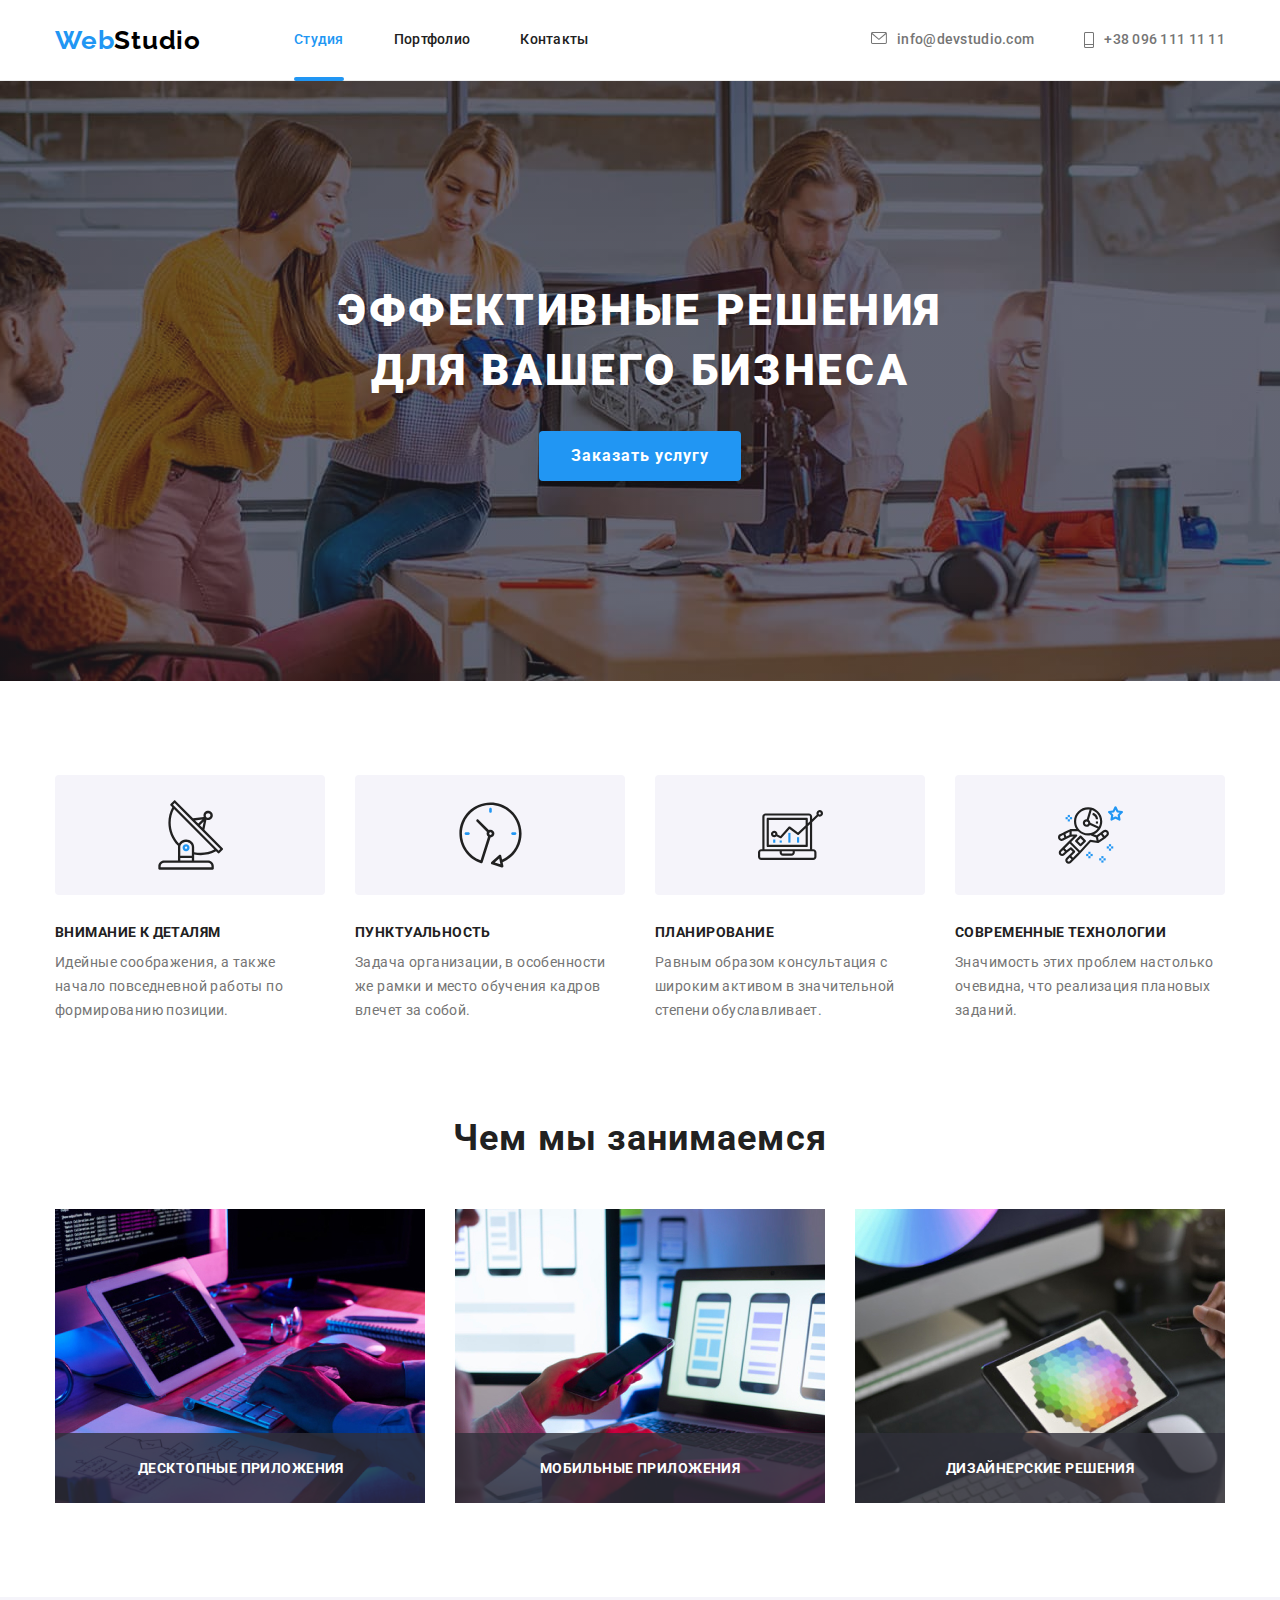
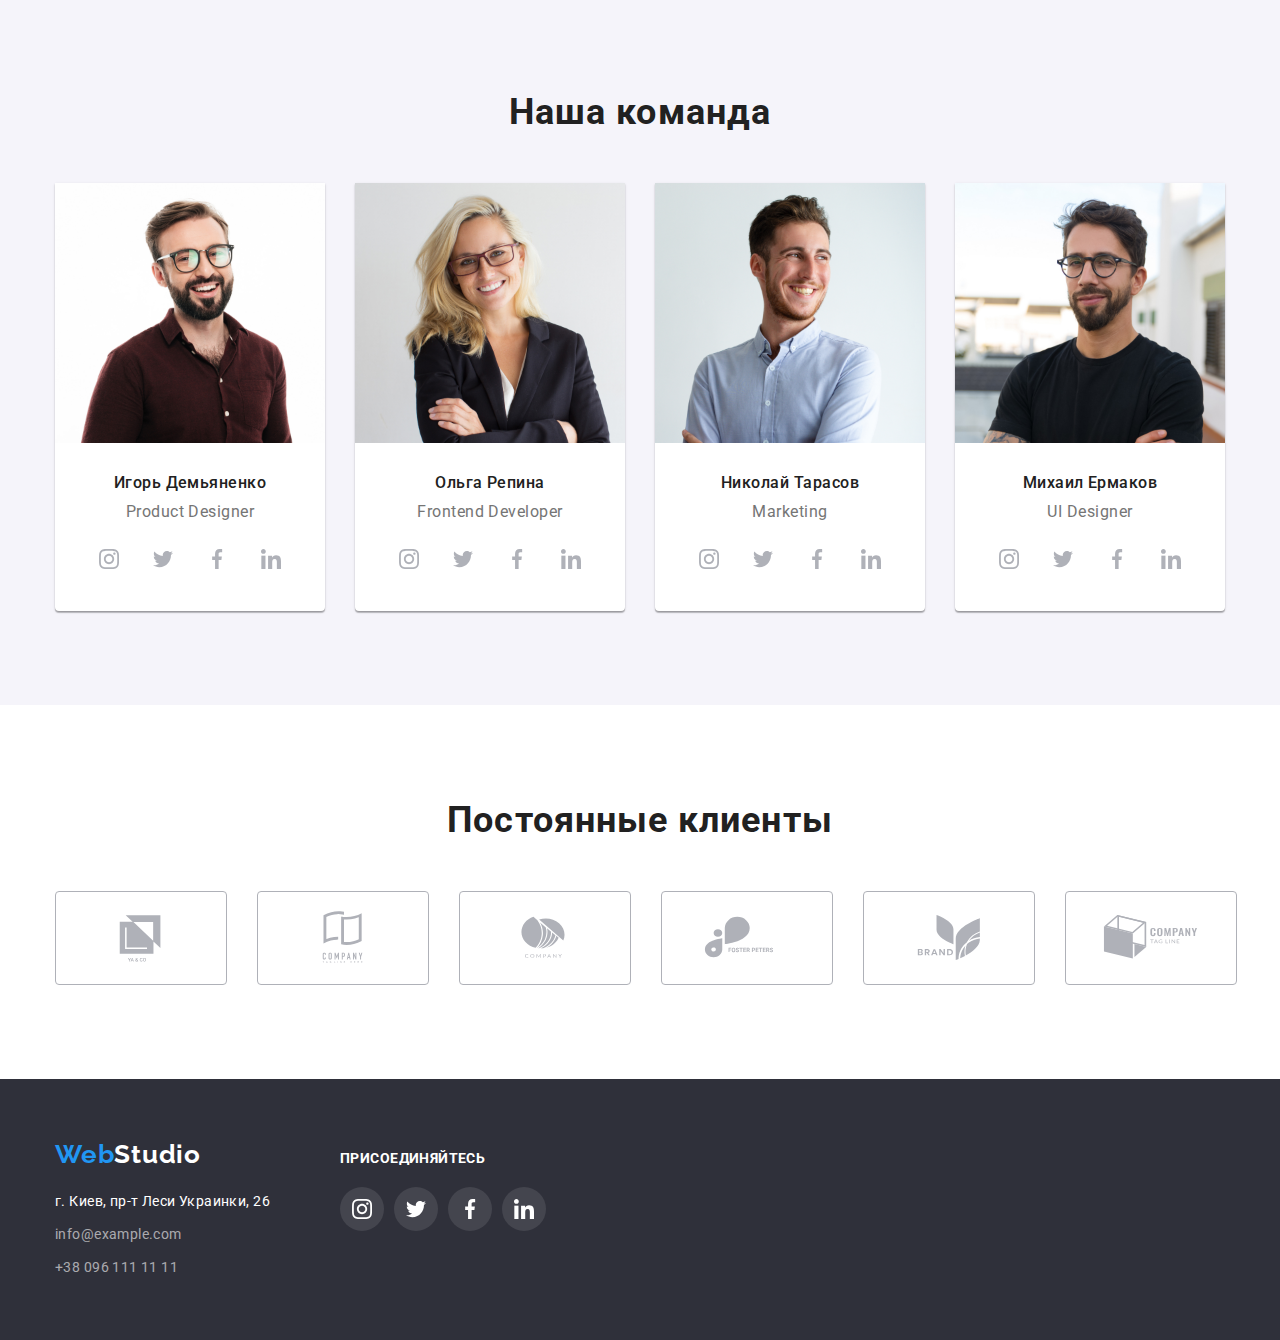
==== index.html @ 43784a32 "1" ====
<!DOCTYPE html>
<html lang="en">
  <head>
    <meta charset="UTF-8" />
    <meta http-equiv="X-UA-Compatible" content="IE=edge" />
    <meta name="viewport" content="width=device-width, initial-scale=1.0" />
    <title>homework</title>
    <link rel="preconnect" href="https://fonts.googleapis.com" />
    <link rel="preconnect" href="https://fonts.gstatic.com" crossorigin />
    <link
      href="https://fonts.googleapis.com/css2?family=Raleway:wght@700&family=Roboto:wght@400;500;700;900&display=swap"
      rel="stylesheet"
    />
    <link
      rel="stylesheet"
      href="https://cdnjs.cloudflare.com/ajax/libs/modern-normalize/1.1.0/modern-normalize.min.css"
    />
    <link rel="stylesheet" href="./css/styles.css" />
  </head>
  <body>
    <!-- Header -->
    <header class="header">
      <div class="container">
        <a href="./index.html" class="header-logo link"><span>Web</span>Studio</a>
        <nav class="header-nav">
          <ul class="header-list list">
            <li class="header-item">
              <a href="" class="header-link link current">Студия</a>
            </li>
            <li class="header-item">
              <a href="./portfolio.html" class="header-link link">Портфолио</a>
            </li>
            <li class="header-item">
              <a href="" class="header-link link">Контакты</a>
            </li>
          </ul>
        </nav>

        <ul class="header-cont list">
          <li class="header-contact">
            <a class="header-info link" href="mailto:info@devstudio.com"
              ><svg class="contact-icon" width="16" height="12">
                <use href="./images/icons/symbol-defs.svg#icon-mail"></use>
              </svg>
              info@devstudio.com</a
            >
          </li>
          <li class="header-contact">
            <a class="header-info link" href="tel:+380961111111">
              <svg class="contact-icon" width="10" height="16">
                <use href="./images/icons/symbol-defs.svg#icon-tel"></use>
              </svg>
              +38 096 111 11 11</a
            >
          </li>
        </ul>
      </div>
    </header>
    <main>
      <!-- Hero -->
      <section class="section-hero">
        <div class="container">
          <h1 class="hero-title">Эффективные решения для вашего бизнеса</h1>
          <button type="button" class="button" data-modal-open>Заказать услугу</button>
        </div>
      </section>
      <!-- About -->
      <section class="section-about section">
        <div class="container">
          <h2 class="visually-hidden">О нас</h2>
          <ul class="about-list list">
            <li class="about-item">
              <div class="about-bg-logo">
                <svg class="about-logo" width="65" height="70">
                  <use href="./images/icons/symbol-defs.svg#icon-sputnik"></use>
                </svg>
              </div>
              <h3 class="about-title">Внимание к деталям</h3>
              <p class="about-text">
                Идейные соображения, а также начало повседневной работы по формированию позиции.
              </p>
            </li>
            <li class="about-item">
              <div class="about-bg-logo">
                <svg class="about-logo" width="65" height="70">
                  <use href="./images/icons/symbol-defs.svg#icon-clock"></use>
                </svg>
              </div>
              <h3 class="about-title">Пунктуальность</h3>
              <p class="about-text">
                Задача организации, в особенности же рамки и место обучения кадров влечет за собой.
              </p>
            </li>
            <li class="about-item">
              <div class="about-bg-logo">
                <svg class="about-logo" width="65" height="70">
                  <use href="./images/icons/symbol-defs.svg#icon-diagram"></use>
                </svg>
              </div>
              <h3 class="about-title">Планирование</h3>
              <p class="about-text">
                Равным образом консультация с широким активом в значительной степени обуславливает.
              </p>
            </li>
            <li class="about-item">
              <div class="about-bg-logo">
                <svg class="about-logo" width="65" height="70">
                  <use href="./images/icons/symbol-defs.svg#icon-astronaut"></use>
                </svg>
              </div>
              <h3 class="about-title">Современные технологии</h3>
              <p class="about-text">
                Значимость этих проблем настолько очевидна, что реализация плановых заданий.
              </p>
            </li>
          </ul>
        </div>
      </section>
      <!-- Work -->
      <section class="section-photo section">
        <div class="container">
          <h2 class="photo-title">Чем мы занимаемся</h2>
          <ul class="photo-list list">
            <li class="photo-item">
              <div class="photo-cover-wrap">
                <img
                  class="photo"
                  src="./images/img1-1.jpg"
                  alt="разработка дизайна"
                  width="370"
                  height="294"
                />
                <p class="photo-cover-text">Десктопные приложения</p>
              </div>
            </li>
            <li class="photo-item">
              <div class="photo-cover-wrap">
                <img
                  class="photo"
                  src="./images/img1-2.jpg"
                  alt="разработка дизайна"
                  width="370"
                  height="294"
                />
                <p class="photo-cover-text">Мобильные приложения</p>
              </div>
            </li>
            <li class="photo-item">
              <div class="photo-cover-wrap">
                <img
                  class="photo"
                  src="./images/img1-3.jpg"
                  alt="разработка дизайна"
                  width="370"
                  height="294"
                />
                <p class="photo-cover-text">Дизайнерские решения</p>
              </div>
            </li>
          </ul>
        </div>
      </section>
      <!-- Team -->
      <section class="section-team section">
        <div class="container">
          <h2 class="title-team">Наша команда</h2>
          <ul class="team-list list">
            <li class="team-item">
              <img
                class="photo"
                src="./images/img2-1.jpg"
                alt="фотография члена команды"
                width="270"
                height="260"
              />
              <div class="team-text">
                <h3 class="team-name">Игорь Демьяненко</h3>
                <p class="team-profession">Product Designer</p>
                <ul class="team-sm-list list">
                  <li class="team-sm-item">
                    <a href="" class="team-sm-link link">
                      <svg class="team-sm-icon" width="20" height="20">
                        <use href="./images/icons/symbol-defs.svg#icon-instagram"></use>
                      </svg>
                    </a>
                  </li>
                  <li class="team-sm-item">
                    <a href="" class="team-sm-link link">
                      <svg class="team-sm-icon" width="20" height="20">
                        <use href="./images/icons/symbol-defs.svg#icon-twitter"></use>
                      </svg>
                    </a>
                  </li>
                  <li class="team-sm-item">
                    <a href="" class="team-sm-link link">
                      <svg class="team-sm-icon" width="20" height="20">
                        <use href="./images/icons/symbol-defs.svg#icon-facebook"></use>
                      </svg>
                    </a>
                  </li>
                  <li class="team-sm-item">
                    <a href="" class="team-sm-link link">
                      <svg class="team-sm-icon" width="20" height="20">
                        <use href="./images/icons/symbol-defs.svg#icon-linkedin"></use>
                      </svg>
                    </a>
                  </li>
                </ul>
              </div>
            </li>
            <li class="team-item">
              <img
                class="photo"
                src="./images/img2-2.jpg"
                alt="фотография члена команды"
                width="270"
                height="260"
              />
              <div class="team-text">
                <h3 class="team-name">Ольга Репина</h3>
                <p class="team-profession">Frontend Developer</p>
                <ul class="team-sm-list list">
                  <li class="team-sm-item">
                    <a href="" class="team-sm-link link">
                      <svg class="team-sm-icon" width="20" height="20">
                        <use href="./images/icons/symbol-defs.svg#icon-instagram"></use>
                      </svg>
                    </a>
                  </li>
                  <li class="team-sm-item">
                    <a href="" class="team-sm-link link">
                      <svg class="team-sm-icon" width="20" height="20">
                        <use href="./images/icons/symbol-defs.svg#icon-twitter"></use>
                      </svg>
                    </a>
                  </li>
                  <li class="team-sm-item">
                    <a href="" class="team-sm-link link">
                      <svg class="team-sm-icon" width="20" height="20">
                        <use href="./images/icons/symbol-defs.svg#icon-facebook"></use>
                      </svg>
                    </a>
                  </li>
                  <li class="team-sm-item">
                    <a href="" class="team-sm-link link">
                      <svg class="team-sm-icon" width="20" height="20">
                        <use href="./images/icons/symbol-defs.svg#icon-linkedin"></use>
                      </svg>
                    </a>
                  </li>
                </ul>
              </div>
            </li>
            <li class="team-item">
              <img
                class="photo"
                src="./images/img2-3.jpg"
                alt="фотография члена команды"
                width="270"
                height="260"
              />
              <div class="team-text">
                <h3 class="team-name">Николай Тарасов</h3>
                <p class="team-profession">Marketing</p>
                <ul class="team-sm-list list">
                  <li class="team-sm-item">
                    <a href="" class="team-sm-link link">
                      <svg class="team-sm-icon" width="20" height="20">
                        <use href="./images/icons/symbol-defs.svg#icon-instagram"></use>
                      </svg>
                    </a>
                  </li>
                  <li class="team-sm-item">
                    <a href="" class="team-sm-link link">
                      <svg class="team-sm-icon" width="20" height="20">
                        <use href="./images/icons/symbol-defs.svg#icon-twitter"></use>
                      </svg>
                    </a>
                  </li>
                  <li class="team-sm-item">
                    <a href="" class="team-sm-link link">
                      <svg class="team-sm-icon" width="20" height="20">
                        <use href="./images/icons/symbol-defs.svg#icon-facebook"></use>
                      </svg>
                    </a>
                  </li>
                  <li class="team-sm-item">
                    <a href="" class="team-sm-link link">
                      <svg class="team-sm-icon" width="20" height="20">
                        <use href="./images/icons/symbol-defs.svg#icon-linkedin"></use>
                      </svg>
                    </a>
                  </li>
                </ul>
              </div>
            </li>
            <li class="team-item">
              <img
                class="photo"
                src="./images/img2-4.jpg"
                alt="фотография члена команды"
                width="270"
                height="260"
              />
              <div class="team-text">
                <h3 class="team-name">Михаил Ермаков</h3>
                <p class="team-profession">UI Designer</p>
                <ul class="team-sm-list list">
                  <li class="team-sm-item">
                    <a href="" class="team-sm-link link">
                      <svg class="team-sm-icon" width="20" height="20">
                        <use href="./images/icons/symbol-defs.svg#icon-instagram"></use>
                      </svg>
                    </a>
                  </li>
                  <li class="team-sm-item">
                    <a href="" class="team-sm-link link">
                      <svg class="team-sm-icon" width="20" height="20">
                        <use href="./images/icons/symbol-defs.svg#icon-twitter"></use>
                      </svg>
                    </a>
                  </li>
                  <li class="team-sm-item">
                    <a href="" class="team-sm-link link">
                      <svg class="team-sm-icon" width="20" height="20">
                        <use href="./images/icons/symbol-defs.svg#icon-facebook"></use>
                      </svg>
                    </a>
                  </li>
                  <li class="team-sm-item">
                    <a href="" class="team-sm-link link">
                      <svg class="team-sm-icon" width="20" height="20">
                        <use href="./images/icons/symbol-defs.svg#icon-linkedin"></use>
                      </svg>
                    </a>
                  </li>
                </ul>
              </div>
            </li>
          </ul>
        </div>
      </section>
      <!-- clients -->
      <section class="clients section">
        <div class="container">
          <h2 class="title-team">Постоянные клиенты</h2>
          <div class="clients-cont">
            <ul class="list client-list">
              <li class="client-item">
                <a href="#" class="clients-link link">
                  <svg class="clients-logo" width="106" height="60">
                    <use href="./images/icons/symbol-defs.svg#icon-yaco"></use></svg
                ></a>
              </li>
              <li class="client-item">
                <a href="#" class="clients-link link">
                  <svg class="clients-logo" width="106" height="60">
                    <use href="./images/icons/symbol-defs.svg#icon-tagline-comp"></use></svg
                ></a>
              </li>
              <li class="client-item">
                <a href="#" class="clients-link link">
                  <svg class="clients-logo" width="106" height="60">
                    <use href="./images/icons/symbol-defs.svg#icon-company"></use></svg
                ></a>
              </li>
              <li class="client-item">
                <a href="#" class="clients-link link">
                  <svg class="clients-logo" width="106" height="60">
                    <use href="./images/icons/symbol-defs.svg#icon-foster-peters"></use></svg
                ></a>
              </li>
              <li class="client-item">
                <a href="#" class="clients-link link">
                  <svg class="clients-logo" width="106" height="60">
                    <use href="./images/icons/symbol-defs.svg#icon-brand"></use></svg
                ></a>
              </li>
              <li class="client-item">
                <a href="#" class="clients-link link">
                  <svg class="clients-logo" width="106" height="60">
                    <use href="./images/icons/symbol-defs.svg#icon-last-company"></use></svg
                ></a>
              </li>
            </ul>
          </div>
        </div>
      </section>
    </main>
    <!-- footer -->
    <footer class="footer">
      <div class="container footer-cont">
        <div class="address">
          <a href="./index.html" class="footer-logo link"><span>Web</span>Studio</a>
          <address class="footer-address">
            <p class="footer-text">г. Киев, пр-т Леси Украинки, 26</p>
            <ul class="footer-list list">
              <li class="footer-contact">
                <a class="footer-info link" href="mailto:info@example.com">info@example.com</a>
              </li>
              <li class="footer-contact">
                <a class="footer-info link" href="tel:+380961111111">+38 096 111 11 11</a>
              </li>
            </ul>
          </address>
        </div>
        <div class="footer-sm">
          <p class="footer-sm-text">присоединяйтесь</p>
          <ul class="footer-sm-list list">
            <li class="footer-sm-item">
              <a href="" class="footer-sm-link link">
                <svg class="footer-sm-icon" width="20" height="20">
                  <use href="./images/icons/symbol-defs.svg#icon-instagram"></use>
                </svg>
              </a>
            </li>
            <li class="footer-sm-item">
              <a href="" class="footer-sm-link link">
                <svg class="footer-sm-icon" width="20" height="20">
                  <use href="./images/icons/symbol-defs.svg#icon-twitter"></use>
                </svg>
              </a>
            </li>
            <li class="footer-sm-item">
              <a href="" class="footer-sm-link link">
                <svg class="footer-sm-icon" width="20" height="20">
                  <use href="./images/icons/symbol-defs.svg#icon-facebook"></use>
                </svg>
              </a>
            </li>
            <li class="footer-sm-item">
              <a href="" class="footer-sm-link link">
                <svg class="footer-sm-icon" width="20" height="20">
                  <use href="./images/icons/symbol-defs.svg#icon-linkedin"></use>
                </svg>
              </a>
            </li>
          </ul>
        </div>
      </div>
    </footer>
    <div class="backdrop is-hidden" data-modal>
      <div class="modal">
        <button type="button" class="modal-close" data-modal-close>
          <svg class="modal-close-svg" width="18" height="18">
            <use href="./images/icons/symbol-defs.svg#icon-close"></use>
          </svg>
        </button>
        <p class="modal-title">Оставьте свои данные, мы вам перезвоним</p>
        <form class="modal-form">
          <div class="form-field">
            <label class="input-text" for="user-name">Имя</label>
            <div class="input-wrap">
              <input type="text" class="modal-input" name="user-name" required id="user-name" />
              <svg class="input-icon" width="18" height="18">
                <use href="./images/icons/symbol-defs.svg#icon-person-modal"></use>
              </svg>
            </div>
          </div>
          <div class="form-field">
            <label class="input-text" for="user-tel">Телефон</label>
            <div class="input-wrap">
              <input type="tel" class="modal-input" name="user-tel" required id="user-tel" />
              <svg class="input-icon" width="18" height="18">
                <use href="./images/icons/symbol-defs.svg#icon-phone-modal"></use>
              </svg>
            </div>
          </div>
          <div class="form-field">
            <label class="input-text" for="user-email">Почта</label>
            <div class="input-wrap">
              <input type="email" class="modal-input" name="user-email" required id="user-email" />
              <svg class="input-icon" width="18" height="18">
                <use href="./images/icons/symbol-defs.svg#icon-email-modal"></use>
              </svg>
            </div>
          </div>
          <div class="form-field">
            <label class="input-text" for="user-text">Комментарий</label>
            <textarea
              class="modal-text"
              name="user-text"
              id="user-text"
              placeholder="Введите текст"
            ></textarea>
          </div>
          <div class="form-field">
            <input
              type="checkbox"
              class="modal-check visually-hidden"
              id="modal-check"
              name="privacy-check"
            />
            <label for="modal-check" class="modal-check-text"
              ><span
                ><svg class="check-icon" width="14" height="13">
                  <use href="./images/icons/symbol-defs.svg#icon-check-modal"></use></svg
              ></span>
              Соглашаюсь с рассылкой и принимаю
              <a href="#" class="privacy-link">Условия договора</a></label
            >
          </div>
          <button type="submit" class="button modal-button">Отправить</button>
        </form>
      </div>
    </div>
    <script src="./js/modal.js"></script>
  </body>
</html>
---- css/styles.css ----
:root {
  --text-color: #757575;
  --accent-color-text: #2196f3;
  --background-footer: #2f303a;
  --background-header: #ffffff;
  --margin: 60px;
}
*,
*::before,
*::after {
  box-sizing: border-box;
}
body {
  font-family: Roboto, sans-serif;
  color: #212121;
}
.link {
  text-decoration: none;
}
.list {
  list-style: none;
  padding-left: 0px;
}
h1,
h2,
h3,
h4,
h5,
h6,
p,
ul {
  margin-top: 0;
  margin-bottom: 0;
}

.container {
  padding-left: 15px;
  padding-right: 15px;
  width: 1200px;
  margin-left: auto;
  margin-right: auto;
}

.section {
  padding-top: 94px;
  padding-bottom: 94px;
}

.photo {
  display: block;
  max-width: 100%;
  height: auto;
}
/* header */
.header {
  background: var(--background-header);
  border-bottom: 1px solid #ececec;
}
.header-logo {
  font-family: 'Raleway', sans-serif;
  font-weight: 700;
  font-size: 26px;
  line-height: 1.19;
  letter-spacing: 0.03em;
  color: #000000;
  margin-right: 93px;
}
.header-logo > span {
  color: #2196f3;
}

.header-link {
  font-weight: 500;
  font-size: 14px;
  line-height: 1.14;
  letter-spacing: 0.02em;
  color: inherit;
  padding-top: 32px;
  padding-bottom: 32px;
  display: block;
  transition-property: color;
  transition-duration: 250ms;
  transition-timing-function: cubic-bezier(0.4, 0, 0.2, 1);
}
.header-link:hover,
.header-link:focus {
  color: var(--accent-color-text);
}
.current {
  color: var(--accent-color-text);
}
.current::after {
  display: flex;
  position: absolute;
  bottom: -1.2%;
  content: '';
  height: 4px;
  width: 100%;
  background-color: var(--accent-color-text);
  border-radius: 2px;
}

.header-info {
  font-weight: 500;
  font-size: 14px;
  line-height: 1.14;
  letter-spacing: 0.02em;
  color: #757575;
  padding-top: 32px;
  padding-bottom: 32px;
  display: flex;
  transition-property: color;
  transition-duration: 250ms;
  transition-timing-function: cubic-bezier(0.4, 0, 0.2, 1);
}
.header-info:hover,
.header-info:focus {
  color: var(--accent-color-text);
}

.header > .container {
  display: flex;
  align-items: center;
}

.header-list {
  display: flex;
}

.header-item {
  margin-left: 50px;
  position: relative;
}
.header-item:first-child {
  margin-left: 0px;
}

.header-cont {
  display: flex;
  margin-left: auto;
  padding-left: 0px;
  align-items: center;
}

.header-contact:first-child {
  margin-right: 50px;
}

.contact-icon {
  margin-right: 10px;
  fill: currentColor;
}
.contact-icon:hover {
  fill: var(--accent-color-text);
}

/* footer*/
.footer {
  background-color: var(--background-footer);
  padding-top: 60px;
  padding-bottom: 60px;
}

.footer-logo {
  font-family: 'Raleway', sans-serif;
  font-weight: 700;
  font-size: 26px;
  line-height: 1.19;
  letter-spacing: 0.03em;
  color: #ffffff;
  margin-bottom: 20px;
  display: block;
}
.footer-logo > span {
  color: #2196f3;
}

.footer-address {
  font-style: normal;
}
.footer-text {
  font-size: 14px;
  line-height: 1.71;
  letter-spacing: 0.03em;
  color: #ffffff;
  margin-bottom: 9px;
}

.footer-info {
  font-size: 14px;
  line-height: 1.71;
  letter-spacing: 0.03em;
  color: rgba(255, 255, 255, 0.6);
  transition-property: color;
  transition-duration: 250ms;
  transition-timing-function: cubic-bezier(0.4, 0, 0.2, 1);
}
.footer-info:hover,
.footer-info:focus {
  color: var(--accent-color-text);
}
.footer-contact:first-child {
  margin-bottom: 9px;
}
.footer-sm {
  margin-left: 70px;
}
.footer-cont {
  display: flex;
  align-items: baseline;
}
.footer-sm-text {
  font-weight: 700;
  font-size: 14px;
  line-height: 1.14;
  letter-spacing: 0.03em;
  text-transform: uppercase;
  color: #ffffff;
  margin-bottom: 20px;
}
.footer-sm-link {
  width: 44px;
  height: 44px;
  background-color: rgba(255, 255, 255, 0.1);
  border-radius: 50%;
  display: flex;
  justify-content: center;
  align-items: center;
  color: #ffffff;
  transition-property: background-color;
  transition-duration: 250ms;
  transition-timing-function: cubic-bezier(0.4, 0, 0.2, 1);
}
.footer-sm-list {
  display: flex;
  justify-content: center;
}
.footer-sm-item + .footer-sm-item {
  margin-left: 10px;
}

.footer-sm-icon {
  fill: currentColor;
}

.footer-sm-link:hover,
.footer-sm-link:focus {
  background-color: var(--accent-color-text);
  color: #ffffff;
}
/* section-hero */
.section-hero {
  text-align: center;
  background-color: #2f303a;
  padding-top: 200px;
  padding-bottom: 200px;
  background-image: linear-gradient(rgba(47, 48, 58, 0.4), rgba(47, 48, 58, 0.4)),
    url(../images/fon.jpg);
  background-repeat: no-repeat;
  background-position: center;
  background-size: cover;
  max-width: 1600px;
  margin-left: auto;
  margin-right: auto;
}
.hero-title {
  font-weight: 900;
  font-size: 44px;
  line-height: 1.36;
  text-align: center;
  letter-spacing: 0.06em;
  text-transform: uppercase;
  color: #ffffff;
  max-width: 696px;
  margin-left: auto;
  margin-right: auto;
}
.button {
  font-family: inherit;
  font-weight: 700;
  font-size: 16px;
  line-height: 1.88;
  letter-spacing: 0.06em;
  color: #ffffff;
  background: #2196f3;
  box-shadow: 0px 4px 4px rgba(0, 0, 0, 0.15);
  border-radius: 4px;
  cursor: pointer;
  border: none;
  padding: 10px 32px;
  display: inline-block;
  margin-top: 30px;
  transition-property: background-color;
  transition-duration: 250ms;
  transition-timing-function: cubic-bezier(0.4, 0, 0.2, 1);
}
.button:hover,
.button:focus {
  background: #188ce8;
}

/* about*/
.visually-hidden {
  position: absolute;
  white-space: nowrap;
  width: 1px;
  height: 1px;
  overflow: hidden;
  border: 0;
  padding: 0;
  clip: rect(0 0 0 0);
  clip-path: inset(50%);
  margin: -1px;
}
.about-title {
  font-weight: 700;
  font-size: 14px;
  line-height: 1.14;
  letter-spacing: 0.03em;
  text-transform: uppercase;
  margin-bottom: 10px;
}
.about-text {
  font-size: 14px;
  line-height: 1.71;
  letter-spacing: 0.03em;
  color: var(--text-color);
}
.about-list {
  display: flex;
  justify-content: center;
}
.about-item:nth-child(n + 2) {
  margin-left: 30px;
}
.about-item {
  width: 270px;
}
.about-bg-logo {
  display: flex;
  justify-content: center;
  align-items: center;
  margin-bottom: 30px;
  width: 270px;
  height: 120px;
  background-color: rgba(245, 244, 250, 1);
  border-radius: 4px;
}
.about-logo {
  align-items: center;
}

/* section-photo */
.photo-title {
  font-weight: 700;
  font-size: 36px;
  line-height: 1.17;
  letter-spacing: 0.03em;
  text-align: center;
  margin-bottom: 50px;
}
.photo-list {
  display: flex;
  justify-content: center;
}
.photo-item:nth-child(n + 2) {
  margin-left: 30px;
}

.section-about {
  padding-bottom: 0px;
}

.photo-cover-wrap {
  position: relative;
}

.photo-cover-text {
  display: inline;
  position: absolute;
  bottom: 0;
  width: 100%;
  background-color: rgba(47, 48, 58, 0.8);
  color: #ffffff;
  font-weight: 700;
  font-size: 14px;
  line-height: 16px;
  text-transform: uppercase;
  padding: 27px 83px;
  text-align: center;
  letter-spacing: 0.03em;
  white-space: nowrap;
}
/* section-team */
.section-team {
  background: #f5f4fa;
}
.title-team {
  font-weight: 700;
  font-size: 36px;
  line-height: 1.17;
  letter-spacing: 0.03em;
  text-align: center;
  margin-bottom: 50px;
}
.team-name {
  font-weight: 500;
  font-size: 16px;
  line-height: 1.19;
  text-align: center;
  letter-spacing: 0.03em;
  margin-bottom: 10px;
}
.team-profession {
  font-size: 16px;
  line-height: 1.19;
  text-align: center;
  letter-spacing: 0.03em;
  color: var(--text-color);
}
.team-text {
  padding-top: 30px;
  padding-bottom: 30px;
}
.team-list {
  display: flex;
  justify-content: center;
}
.team-item:nth-child(n + 2) {
  margin-left: 30px;
}

.team-item {
  background: #ffffff;
  box-shadow: 0px 1px 3px rgba(0, 0, 0, 0.12), 0px 1px 1px rgba(0, 0, 0, 0.14),
    0px 2px 1px rgba(0, 0, 0, 0.2);
  border-radius: 0px 0px 4px 4px;
}
.team-sm-link {
  width: 44px;
  height: 44px;
  background-color: #ffffff;
  border-radius: 50%;
  display: flex;
  justify-content: center;
  align-items: center;
  color: #afb1b8;
  transition-property: background, color;
  transition-duration: 250ms;
  transition-timing-function: cubic-bezier(0.4, 0, 0.2, 1);
}
.team-sm-list {
  display: flex;
  justify-content: center;
  margin-top: 16px;
}
.team-sm-item + .team-sm-item {
  margin-left: 10px;
}

.team-sm-icon {
  fill: currentColor;
}

.team-sm-link:hover,
.team-sm-link:focus {
  background-color: var(--accent-color-text);
  color: #ffffff;
}

/* portfolio */

.filter-list {
  display: flex;
  justify-content: center;
  margin-bottom: 50px;
}
.filter-item:nth-child(n + 2) {
  margin-left: 8px;
}

.btn {
  font-family: inherit;
  font-weight: 500;
  font-size: 16px;
  line-height: 1.63;
  text-align: center;
  letter-spacing: 0.03em;
  background: #f5f4fa;
  border-radius: 4px;
  cursor: pointer;
  padding: 6px 22px;
  border: none;
  display: inline-block;
  transition-property: background, color, box-shadow;
  transition-duration: 250ms;
  transition-timing-function: cubic-bezier(0.4, 0, 0.2, 1);
}
.btn:hover,
.btn:focus {
  color: #ffffff;
  background: #2196f3;
  box-shadow: 0px 3px 1px rgba(0, 0, 0, 0.1), 0px 1px 2px rgba(0, 0, 0, 0.08),
    0px 2px 2px rgba(0, 0, 0, 0.12);
  border-radius: 4px;
}

.work-title {
  font-weight: 700;
  font-size: 18px;
  line-height: 2;
  letter-spacing: 0.06em;
  margin-bottom: 4px;
  color: #212121;
}

.work-text {
  font-size: 16px;
  line-height: 1.88;
  letter-spacing: 0.03em;
  color: var(--text-color);
}

.work-list {
  display: flex;
  flex-wrap: wrap;
}

.work-item {
  margin-top: 30px;
  margin-left: 30px;
  flex-basis: calc((100% - var(--margin)) / 3);
}
.work-item:nth-last-child(-n + 3) {
  margin-bottom: 0px;
}
.work-item:nth-child(-n + 3) {
  margin-top: 0px;
}
.work-item:nth-child(3n + 1) {
  margin-left: 0px;
}
.work-name {
  padding: 20px 24px;
  background: #ffffff;
  border-bottom: 1px solid #eeeeee;
  border-left: 1px solid #eeeeee;
  border-right: 1px solid #eeeeee;
}

.link-hover {
  display: block;
  transition-property: box-shadow;
  transition-duration: 250ms;
  transition-timing-function: cubic-bezier(0.4, 0, 0.2, 1);
}
.link-hover:hover,
.link-hover:focus {
  box-shadow: 1px 4px 8px 1px #00000029;
  box-shadow: 0px 4px 6px 1px #0000000f;
  box-shadow: 0px 1px 2px 1px #0000001f;
}
.work-cover-wrap {
  position: relative;
  overflow: hidden;
}
.work-cover-text {
  position: absolute;
  color: #ffffff;
  background-color: rgba(33, 150, 243, 0.9);
  font-weight: 400;
  font-size: 18px;
  line-height: 28px;
  height: 100%;
  padding: 63px 24px;
  top: 0;
  left: 0;
  letter-spacing: 0.03em;
  transform: translateY(100%);
  transition-property: transform;
  transition-duration: 250ms;
  transition-timing-function: cubic-bezier(0.4, 0, 0.2, 1);
}

.work-item:hover .work-cover-text {
  transform: translateY(0);
}

/* clinets */

.clients-bg-logo:hover,
.clients-bg-logo:focus {
  border: 1px solid var(--accent-color-text);
  color: var(--accent-color-text);
}
.clients-logo {
  fill: currentColor;
}
.clients-cont {
  display: flex;
}

.client-list {
  display: flex;
}
.client-item + .client-item {
  margin-left: 30px;
}
.clients-link:hover,
.clients-link:focus {
  border: 1px solid var(--accent-color-text);
  color: var(--accent-color-text);
}
.clients-link {
  padding: 16px 32px;
  color: #afb1b8;
  border: 1px solid #afb1b8;
  box-sizing: border-box;
  border-radius: 4px;
  display: flex;
  transition-property: color, border;
  transition-duration: 250ms;
  transition-timing-function: cubic-bezier(0.4, 0, 0.2, 1);
}
/* modal */

.backdrop {
  position: fixed;
  top: 0;
  width: 100%;
  height: 100%;
  background-color: rgba(0, 0, 0, 0.2);
  transition: opacity 250ms, visibility 250ms;
}

.backdrop.is-hidden .modal {
  transform: rotate(0) scale(0.1);
}

.modal {
  position: absolute;
  top: 50%;
  left: 50%;
  transform: rotate(-360deg) translate(-50%, -50%) scale(1);
  width: 528px;
  height: 581px;
  box-shadow: 0px 1px 3px rgba(0, 0, 0, 0.12), 0px 1px 1px rgba(0, 0, 0, 0.14),
    0px 2px 1px rgba(0, 0, 0, 0.2);
  background: #ffffff;
  border-radius: 4px;
  transition: transform 500ms;
  padding: 40px;
}
.modal-close {
  position: absolute;
  top: 8px;
  right: 8px;
  width: 30px;
  height: 30px;
  background: transparent;
  border: 1px solid rgba(0, 0, 0, 0.1);
  border-radius: 50%;
  transition-property: border;
  transition-duration: 250ms;
  transition-timing-function: cubic-bezier(0.4, 0, 0.2, 1);
}
.modal-close:hover,
.modal-close:focus {
  border: 1px solid var(--accent-color-text);
  color: var(--accent-color-text);
}

.is-hidden {
  opacity: 0;
  pointer-events: none;
  visibility: hidden;
}
.modal-close-svg {
  position: absolute;
  right: 17%;
  top: 17%;
  fill: currentColor;
  transition-property: color;
  transition-duration: 250ms;
  transition-timing-function: cubic-bezier(0.4, 0, 0.2, 1);
}
.modal-title {
  font-size: 20px;
  font-weight: 700;
  text-align: center;
  color: rgba(33, 33, 33, 1);
  margin-bottom: 12px;
}
.modal-input {
  width: 100%;
  height: 40px;
  border-radius: 4px;
  border: 1px solid rgba(33, 33, 33, 0.2);
  padding-left: 42px;
  outline: none;
}
.modal-input:focus {
border-color: var(--accent-color-text);
}
.modal-input:focus + .input-icon {
  fill: var(--accent-color-text);
}

.input-text {
  display: block;
  font-size: 12px;
  color: rgba(117, 117, 117, 1);
  margin-bottom: 4px;
}
.form-field {
  margin-bottom: 10px;
}
.modal-text {
  width: 100%;
  height: 120px;
  border-radius: 4px;
  border: 1px solid rgba(33, 33, 33, 0.2);
  padding: 12px 16px;
  resize: none;
   outline: none;
}
.modal-text::placeholder {
  color: rgba(117, 117, 117, 0.5);
  font-size: 14px;
  Letter spacing: 1%
}
.modal-text:focus {
  border-color: var(--accent-color-text);
}
.input-wrap {
  position: relative;
}
.input-icon {
  position: absolute;
  left: 12px;
  top: 50%;
  transform: translateY(-50%);
}
.modal-check-text {
  font-size: 14px;
  font-weight: 400;
  color: #757575;
  display: flex;
  justify-content: center;
}

.modal-check-text span {
width: 16px;
height: 15px;
border: 2px solid rgba(33, 33, 33, 1);
border-radius: 3px;
margin-right: 5px;
display: flex;
align-items: center;
justify-content: center;
}
.check-icon {
  fill: transparent;
}

.modal-check:checked + .modal-check-text span {
  background-color: var(--accent-color-text);
  border: none;
}
.modal-check:checked + .modal-check-text .check-icon {
fill: #ffffff;
}
.privacy-link {
 margin-left: 5px;
 color: var(--accent-color-text);
}
.modal-button {
 width: 200px;
 height: 50px;
 position: absolute;
 left: 165px;
 font-weight: 700;
 letter-spacing: 0.06em;
 font-size: 16px;
line-height: 30px;
}
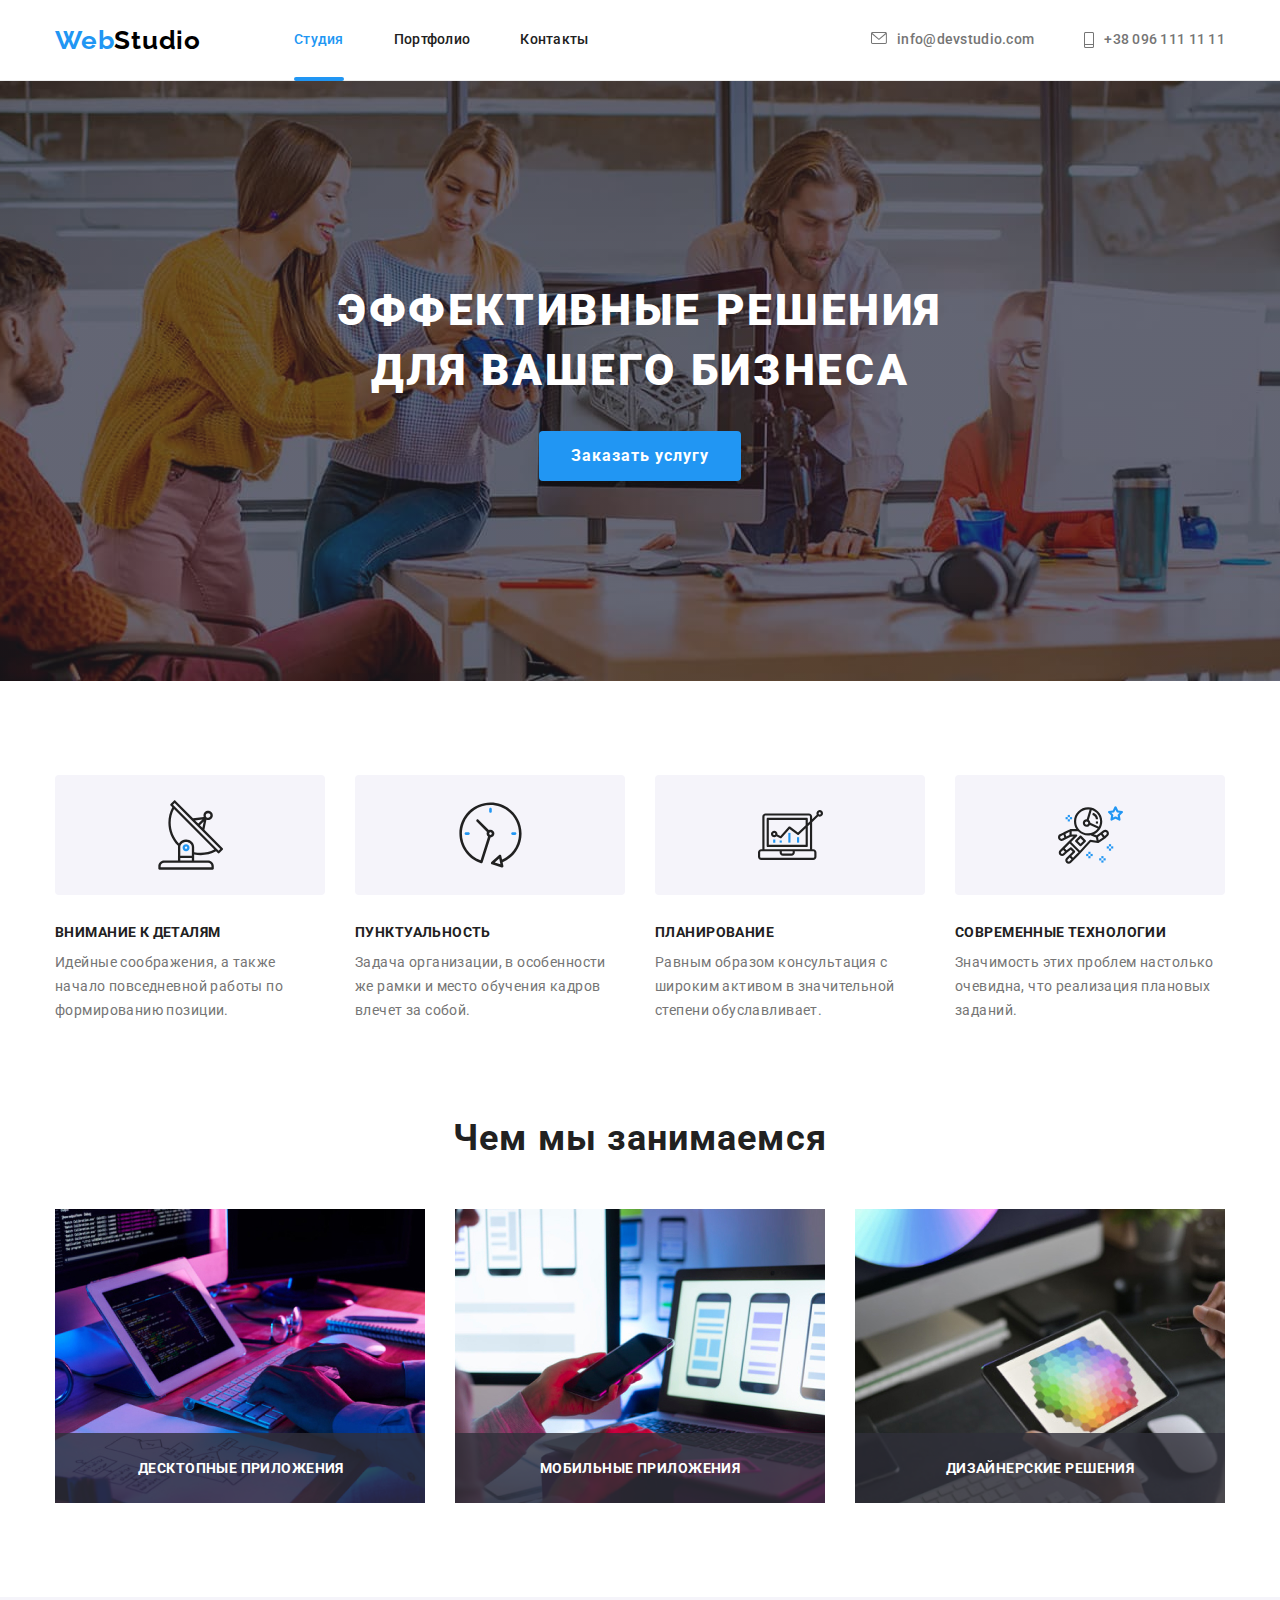
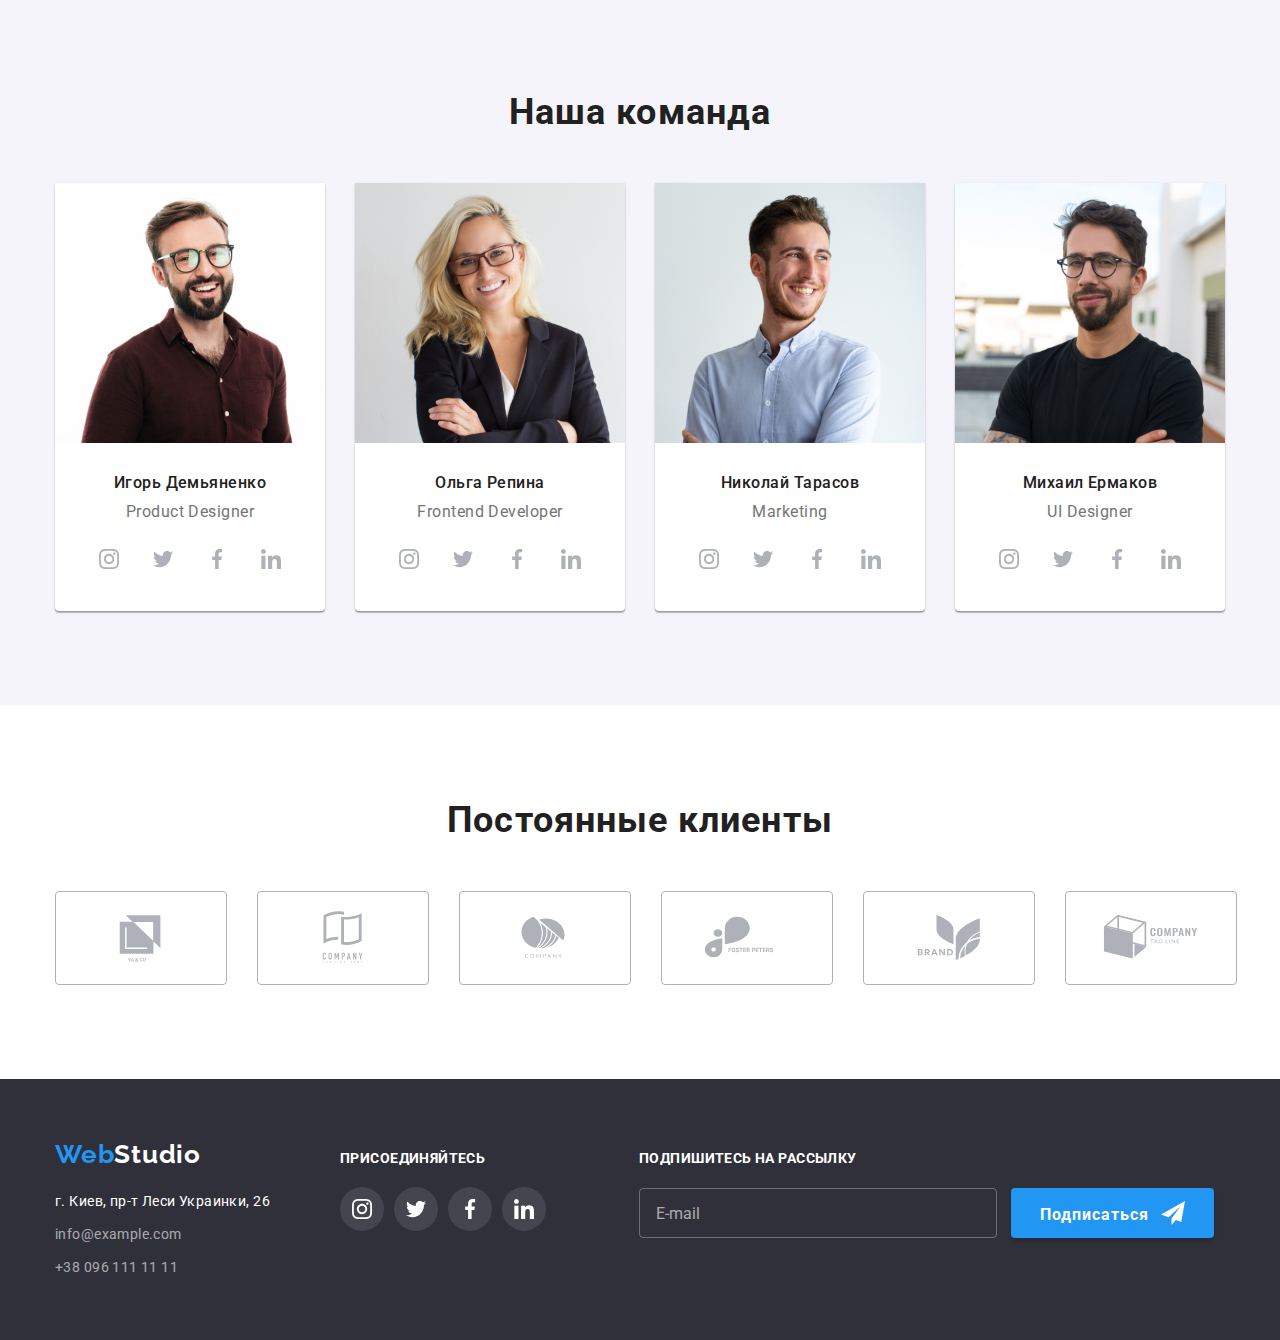
==== commit bfc451bf: "2" ====
--- a/index.html
+++ b/index.html
@@ -437,6 +437,25 @@
             </li>
           </ul>
         </div>
+        <form class="footer-form">
+          <p class="footer-sm-text">Подпишитесь на рассылку</p>
+          <div class="footer-form-field">
+            <label for="footer-email" class="footer-sm-text"></label>
+            <input
+              type="email"
+              placeholder="E-mail"
+              name="footer-email"
+              class="footer-input"
+              id="footer-email"
+              required
+            />
+            <button type="submit" class="footer-button">
+              Подписаться<svg class="footer-sm-icon footer-form-icon" width="24" height="24">
+                <use href="./images/icons/symbol-defs.svg#icon-send"></use>
+              </svg>
+            </button>
+          </div>
+        </form>
       </div>
     </footer>
     <div class="backdrop is-hidden" data-modal>
--- a/css/styles.css
+++ b/css/styles.css
@@ -204,6 +204,7 @@
 }
 .footer-sm {
   margin-left: 70px;
+  margin-right: 93px;
 }
 .footer-cont {
   display: flex;
@@ -683,6 +684,7 @@
   transition-property: color;
   transition-duration: 250ms;
   transition-timing-function: cubic-bezier(0.4, 0, 0.2, 1);
+  cursor: pointer;
 }
 .modal-title {
   font-size: 20px;
@@ -783,4 +785,50 @@
  letter-spacing: 0.06em;
  font-size: 16px;
 line-height: 30px;
+}
+.footer-input {
+    width: 358px;
+  height: 50px;
+  border-radius: 4px;
+  border: 1px solid rgba(255, 255, 255, 0.3);
+  padding-left: 16px;
+  outline: none;
+  background-color: transparent;
+  color: #ffffff;
+}
+.footer-input:focus {
+  border-color: var(--accent-color-text);
+}
+.footer-input::placeholder {
+  color: rgba(255, 255, 255, 0.6);
+}
+.footer-button {
+  font-family: inherit;
+  font-weight: 700;
+  font-size: 16px;
+  line-height: 1.88;
+  letter-spacing: 0.06em;
+  color: #ffffff;
+  background: #2196f3;
+  box-shadow: 0px 4px 4px rgba(0, 0, 0, 0.15);
+  border-radius: 4px;
+  cursor: pointer;
+  border: none;
+  padding: 8px 29px;
+  display: inline-block;
+  transition-property: background-color;
+  transition-duration: 250ms;
+  transition-timing-function: cubic-bezier(0.4, 0, 0.2, 1);
+  margin-left: 10px;
+  position: relative;
+  top: 1px;
+}
+.footer-button:hover,
+.footer-button:focus {
+  background: #188ce8;
+}
+.footer-form-icon {
+  margin-left: 12px;
+  position: relative;
+  top: 5px;
 }